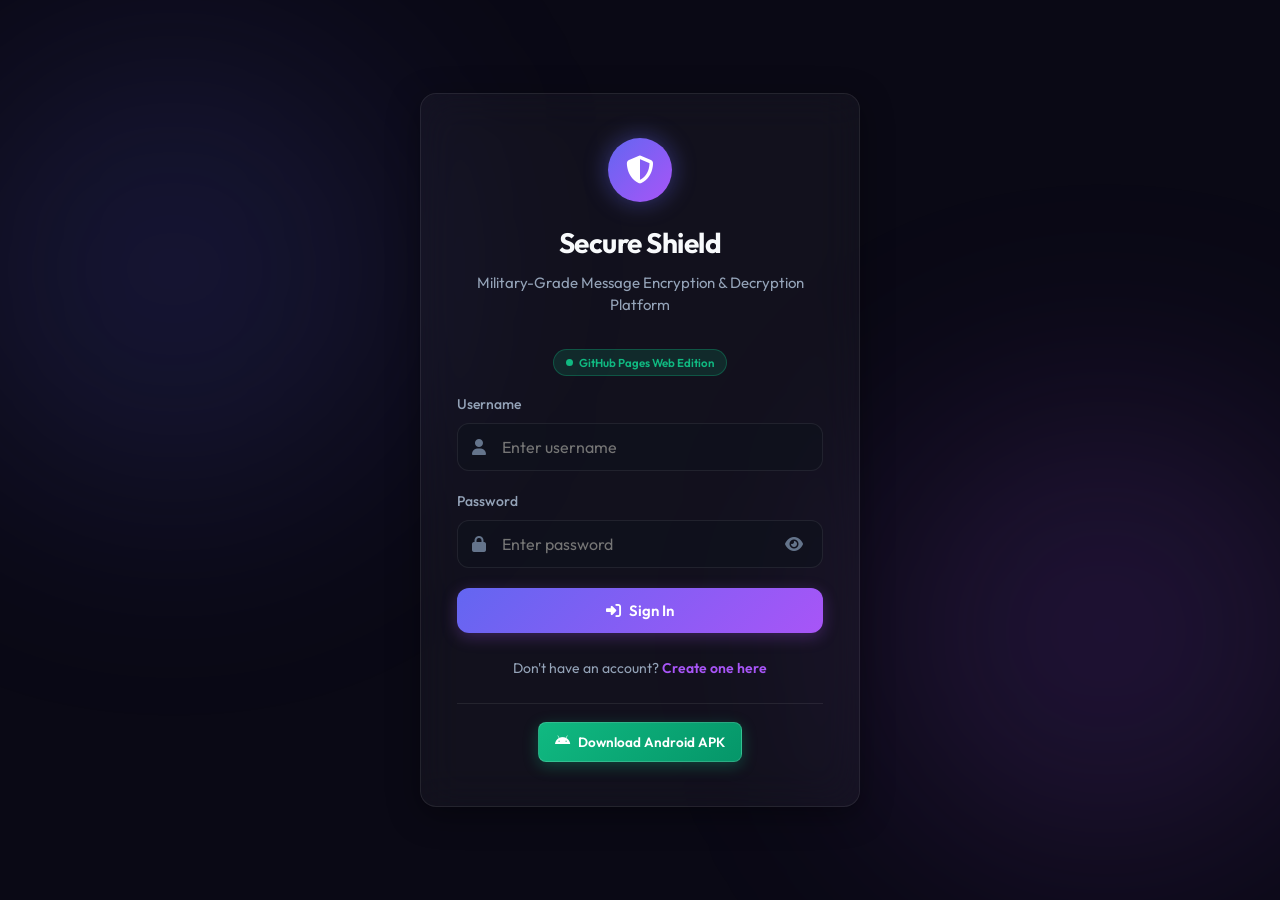
==== docs/index.html @ f5e7e493 "Fix GitHub Pages deployment: add docs static site with WebCrypto, .nojekyll, APK download, and updat" ====
<!DOCTYPE html>
<html lang="en">
<head>
    <meta charset="UTF-8">
    <meta name="viewport" content="width=device-width, initial-scale=1.0, maximum-scale=1.0, user-scalable=no, viewport-fit=cover">
    <title>Secure Shield - Message Encryption Platform</title>
    <!-- Custom Style -->
    <link rel="stylesheet" href="css/style.css">
    <!-- FontAwesome for Icons -->
    <link rel="stylesheet" href="https://cdnjs.cloudflare.com/ajax/libs/font-awesome/6.4.0/css/all.min.css">
    <style>
        .view-section {
            display: none;
            width: 100%;
        }
        .view-section.active {
            display: block;
        }
        .connection-badge {
            display: inline-flex;
            align-items: center;
            gap: 6px;
            padding: 4px 12px;
            border-radius: 20px;
            font-size: 11.5px;
            font-weight: 600;
            background: rgba(16, 185, 129, 0.15);
            color: #10b981;
            border: 1px solid rgba(16, 185, 129, 0.3);
            margin-top: 6px;
        }
        .pulse-dot {
            width: 7px;
            height: 7px;
            border-radius: 50%;
            background: #10b981;
            animation: pulse-glow 2s infinite;
        }
        @keyframes pulse-glow {
            0% { transform: scale(0.9); opacity: 0.7; }
            50% { transform: scale(1.3); opacity: 1; }
            100% { transform: scale(0.9); opacity: 0.7; }
        }
        .btn-apk-download {
            display: inline-flex;
            align-items: center;
            gap: 8px;
            padding: 9px 16px;
            background: linear-gradient(135deg, #10b981, #059669);
            color: #ffffff;
            font-weight: 600;
            font-size: 13.5px;
            border-radius: var(--radius-sm);
            text-decoration: none;
            transition: var(--transition-smooth);
            box-shadow: 0 4px 15px rgba(16, 185, 129, 0.3);
            border: 1px solid rgba(255, 255, 255, 0.15);
        }
        .btn-apk-download:hover {
            transform: translateY(-2px);
            box-shadow: 0 6px 20px rgba(16, 185, 129, 0.45);
            color: #ffffff;
        }
    </style>
</head>
<body>

    <!-- ================= AUTH VIEW (LOGIN / REGISTER) ================= -->
    <div id="authView" class="view-section active">
        <!-- LOGIN SCREEN -->
        <div id="loginScreen" class="auth-wrapper" style="min-height: 100vh; min-height: 100dvh;">
            <div class="auth-card glass-container">
                <div class="auth-logo">
                    <i class="fa-solid fa-shield-halved"></i>
                </div>
                <h2>Secure Shield</h2>
                <p class="subtitle">Military-Grade Message Encryption &amp; Decryption Platform</p>
                <div style="text-align: center; margin-bottom: 18px;">
                    <div class="connection-badge">
                        <span class="pulse-dot"></span>
                        <span id="platformBadge">AES-256-GCM + PBKDF2 (100k Iterations)</span>
                    </div>
                </div>

                <div id="loginAlert" class="alert alert-danger" style="display: none;"></div>

                <form id="loginForm" onsubmit="handleLoginSubmit(event)">
                    <div class="form-group">
                        <label for="login-username">Username</label>
                        <div class="input-wrapper">
                            <input type="text" id="login-username" class="form-input" placeholder="Enter username" required autocomplete="username">
                            <i class="fa-solid fa-user"></i>
                        </div>
                    </div>

                    <div class="form-group">
                        <label for="login-password">Password</label>
                        <div class="input-wrapper">
                            <input type="password" id="login-password" class="form-input" placeholder="Enter password" required autocomplete="current-password">
                            <i class="fa-solid fa-lock"></i>
                            <button type="button" class="toggle-password" onclick="togglePasswordVisibility('login-password')">
                                <i class="fa-solid fa-eye" id="login-password-eye"></i>
                            </button>
                        </div>
                    </div>

                    <button type="submit" class="btn btn-primary" id="btnSignIn">
                        <i class="fa-solid fa-right-to-bracket"></i> Sign In
                    </button>
                </form>

                <div class="auth-links">
                    Don't have an account? <a href="javascript:void(0)" onclick="showAuthScreen('register')">Create one here</a>
                </div>

                <div style="margin-top: 24px; padding-top: 18px; border-top: 1px solid var(--glass-border); text-align: center;">
                    <a href="SecureShield-v1.0.apk" download class="btn-apk-download">
                        <i class="fa-brands fa-android"></i> Download Android APK
                    </a>
                </div>
            </div>
        </div>

        <!-- REGISTER SCREEN -->
        <div id="registerScreen" class="auth-wrapper" style="min-height: 100vh; min-height: 100dvh; display: none;">
            <div class="auth-card glass-container">
                <div class="auth-logo">
                    <i class="fa-solid fa-user-plus"></i>
                </div>
                <h2>Create Account</h2>
                <p class="subtitle">Secure Shield Encryption Platform</p>

                <div id="registerAlert" class="alert alert-danger" style="display: none;"></div>

                <form id="registerForm" onsubmit="handleRegisterSubmit(event)">
                    <div class="form-group">
                        <label for="reg-username">Username</label>
                        <div class="input-wrapper">
                            <input type="text" id="reg-username" class="form-input" placeholder="Choose a username" required autocomplete="username">
                            <i class="fa-solid fa-user"></i>
                        </div>
                    </div>

                    <div class="form-group">
                        <label for="reg-password">Password</label>
                        <div class="input-wrapper">
                            <input type="password" id="reg-password" class="form-input" placeholder="Create strong password (min 6 chars)" required autocomplete="new-password">
                            <i class="fa-solid fa-lock"></i>
                            <button type="button" class="toggle-password" onclick="togglePasswordVisibility('reg-password')">
                                <i class="fa-solid fa-eye" id="reg-password-eye"></i>
                            </button>
                        </div>
                    </div>

                    <div class="form-group">
                        <label for="reg-confirm-password">Confirm Password</label>
                        <div class="input-wrapper">
                            <input type="password" id="reg-confirm-password" class="form-input" placeholder="Re-enter password" required autocomplete="new-password">
                            <i class="fa-solid fa-lock-open"></i>
                            <button type="button" class="toggle-password" onclick="togglePasswordVisibility('reg-confirm-password')">
                                <i class="fa-solid fa-eye" id="reg-confirm-password-eye"></i>
                            </button>
                        </div>
                    </div>

                    <button type="submit" class="btn btn-primary" id="btnSignUp">
                        <i class="fa-solid fa-user-check"></i> Sign Up
                    </button>
                </form>

                <div class="auth-links">
                    Already have an account? <a href="javascript:void(0)" onclick="showAuthScreen('login')">Sign in here</a>
                </div>
            </div>
        </div>
    </div>


    <!-- ================= DASHBOARD VIEW ================= -->
    <div id="dashboardView" class="view-section">
        <div class="dashboard-wrapper">
            <!-- Sidebar (Desktop) / Sticky Header (Mobile) -->
            <aside class="sidebar">
                <div class="sidebar-logo">
                    <i class="fa-solid fa-shield-halved"></i>
                    <span>Secure Shield</span>
                </div>

                <!-- Desktop Navigation Menu -->
                <div class="sidebar-nav-container">
                    <ul class="nav-menu">
                        <li class="nav-item active" data-tab="encrypt">
                            <button onclick="switchTab('encrypt')">
                                <i class="fa-solid fa-lock"></i>
                                <span>Encrypt</span>
                            </button>
                        </li>
                        <li class="nav-item" data-tab="decrypt">
                            <button onclick="switchTab('decrypt')">
                                <i class="fa-solid fa-lock-open"></i>
                                <span>Decrypt</span>
                            </button>
                        </li>
                        <li class="nav-item" data-tab="messages">
                            <button onclick="switchTab('messages')">
                                <i class="fa-solid fa-box-archive"></i>
                                <span>Saved Messages</span>
                            </button>
                        </li>
                        <li class="nav-item" data-tab="profile">
                            <button onclick="switchTab('profile')">
                                <i class="fa-solid fa-circle-user"></i>
                                <span>Security Profile</span>
                            </button>
                        </li>
                    </ul>
                </div>

                <div class="sidebar-footer">
                    <div class="user-profile">
                        <div class="avatar" id="userAvatar">U</div>
                        <div class="username" id="userNameLabel">User</div>
                    </div>
                    <button type="button" class="btn-logout" onclick="handleLogout()" title="Log Out">
                        <i class="fa-solid fa-power-off"></i>
                        <span>Log Out</span>
                    </button>
                </div>
            </aside>

            <!-- Mobile Bottom Navigation Bar -->
            <ul class="mobile-nav">
                <li class="mobile-nav-item active" data-tab-mob="encrypt">
                    <button onclick="switchTab('encrypt')">
                        <i class="fa-solid fa-lock"></i>
                        <span>Encrypt</span>
                    </button>
                </li>
                <li class="mobile-nav-item" data-tab-mob="decrypt">
                    <button onclick="switchTab('decrypt')">
                        <i class="fa-solid fa-lock-open"></i>
                        <span>Decrypt</span>
                    </button>
                </li>
                <li class="mobile-nav-item" data-tab-mob="messages">
                    <button onclick="switchTab('messages')">
                        <i class="fa-solid fa-box-archive"></i>
                        <span>Saved</span>
                    </button>
                </li>
                <li class="mobile-nav-item" data-tab-mob="profile">
                    <button onclick="switchTab('profile')">
                        <i class="fa-solid fa-user-lock"></i>
                        <span>Profile</span>
                    </button>
                </li>
            </ul>

            <!-- Main Content Area -->
            <main class="main-content">
                <!-- ENCRYPT TAB -->
                <section id="encrypt-tab" class="tab-content active">
                    <header class="content-header">
                        <div style="display: flex; justify-content: space-between; align-items: center; flex-wrap: wrap; gap: 12px;">
                            <div>
                                <h1>Encrypt Message</h1>
                                <p>Hardware-accelerated AES-256-GCM authenticated encryption.</p>
                            </div>
                            <div>
                                <a href="SecureShield-v1.0.apk" download class="btn-apk-download">
                                    <i class="fa-brands fa-android"></i> Get Android APK
                                </a>
                            </div>
                        </div>
                    </header>

                    <div class="content-grid">
                        <!-- Encryption Form -->
                        <div class="dashboard-card glass-container">
                            <h3><i class="fa-solid fa-key"></i> Encryption Parameters</h3>
                            <form id="encryptForm" onsubmit="handleEncrypt(event)">
                                <div class="form-group">
                                    <label for="enc-title">Message Title</label>
                                    <div class="input-wrapper">
                                        <input type="text" id="enc-title" class="form-input form-input-no-icon" placeholder="e.g., Bank Credentials, Confidential Note" required>
                                    </div>
                                </div>

                                <div class="form-group">
                                    <label for="enc-message">Plaintext Message</label>
                                    <textarea id="enc-message" class="form-input" placeholder="Type your confidential message here..." required></textarea>
                                </div>

                                <div class="form-group">
                                    <label for="enc-password">Encryption Password</label>
                                    <div class="input-wrapper">
                                        <input type="password" id="enc-password" class="form-input" placeholder="Enter custom password" required autocomplete="new-password">
                                        <i class="fa-solid fa-shield-cat"></i>
                                        <button type="button" class="toggle-password" onclick="togglePasswordVisibility('enc-password')">
                                            <i class="fa-solid fa-eye" id="enc-password-eye"></i>
                                        </button>
                                    </div>
                                </div>

                                <div class="form-group">
                                    <label for="enc-key">Secret Key</label>
                                    <div class="key-gen-group">
                                        <div class="input-wrapper" style="flex-grow: 1;">
                                            <input type="text" id="enc-key" class="form-input" placeholder="Enter or generate key" required>
                                            <i class="fa-solid fa-key"></i>
                                        </div>
                                        <button type="button" class="btn btn-secondary btn-action-sm" onclick="generateSecretKey('enc-key')">
                                            <i class="fa-solid fa-wand-magic-sparkles"></i> Generate
                                        </button>
                                    </div>
                                </div>

                                <button type="submit" class="btn btn-primary" id="btnEncrypt">
                                    <i class="fa-solid fa-lock"></i> Encrypt &amp; Save
                                </button>
                            </form>
                        </div>

                        <!-- Encryption Output Card -->
                        <div class="dashboard-card glass-container output-card">
                            <h3><i class="fa-solid fa-circle-nodes"></i> Encrypted Payload</h3>
                            <p style="color: var(--text-secondary); font-size: 14px; margin-bottom: 20px;">
                                Encrypted using AES-256-GCM. Stored in local database. You can copy the payload below to send or backup.
                            </p>

                            <div class="form-group">
                                <label>Ciphertext (Combined Base64)</label>
                                <div class="output-value-container">
                                    <div id="out-ciphertext" class="output-value">-- Pending Input --</div>
                                    <button type="button" class="btn-copy" onclick="copyText('out-ciphertext', 'Ciphertext')" title="Copy Ciphertext">
                                        <i class="fa-regular fa-copy"></i>
                                    </button>
                                </div>
                            </div>

                            <div class="form-group">
                                <label>Authentication Tag (16 Bytes Base64)</label>
                                <div class="output-value-container">
                                    <div id="out-tag" class="output-value" style="min-height: 50px;">--</div>
                                    <button type="button" class="btn-copy" onclick="copyText('out-tag', 'Auth Tag')" title="Copy Tag">
                                        <i class="fa-regular fa-copy"></i>
                                    </button>
                                </div>
                            </div>
                        </div>
                    </div>
                </section>

                <!-- DECRYPT TAB -->
                <section id="decrypt-tab" class="tab-content">
                    <header class="content-header">
                        <h1>Decrypt Payload</h1>
                        <p>Authenticate and decrypt raw ciphertext payloads.</p>
                    </header>

                    <div class="content-grid content-grid-single">
                        <div class="dashboard-card glass-container">
                            <h3><i class="fa-solid fa-unlock-keyhole"></i> Decryption Form</h3>

                            <form id="decryptForm" onsubmit="handleDecryptRaw(event)">
                                <div class="form-group">
                                    <label for="dec-ciphertext">Ciphertext (Base64)</label>
                                    <textarea id="dec-ciphertext" class="form-input form-input-no-icon" placeholder="Paste base64 ciphertext" required style="min-height: 80px;"></textarea>
                                </div>

                                <div class="form-group">
                                    <label for="dec-tag">Auth Tag (Base64)</label>
                                    <input type="text" id="dec-tag" class="form-input form-input-no-icon" placeholder="Paste base64 authentication tag" required autocomplete="one-time-code">
                                </div>

                                <div class="form-row">
                                    <div class="form-group">
                                        <label for="dec-password">Decryption Password</label>
                                        <div class="input-wrapper">
                                            <input type="password" id="dec-password" class="form-input" placeholder="Enter password" required autocomplete="new-password">
                                            <i class="fa-solid fa-lock"></i>
                                            <button type="button" class="toggle-password" onclick="togglePasswordVisibility('dec-password')">
                                                <i class="fa-solid fa-eye" id="dec-password-eye"></i>
                                            </button>
                                        </div>
                                    </div>
                                    <div class="form-group">
                                        <label for="dec-key">Secret Key</label>
                                        <div class="input-wrapper">
                                            <input type="text" id="dec-key" class="form-input" placeholder="Enter secret key" required>
                                            <i class="fa-solid fa-key"></i>
                                        </div>
                                    </div>
                                </div>

                                <button type="submit" class="btn btn-primary" style="margin-top: 10px;">
                                    <i class="fa-solid fa-unlock"></i> Authenticate &amp; Decrypt
                                </button>
                            </form>

                            <div style="margin-top: 30px;">
                                <label style="font-size: 14px; font-weight: 500; color: var(--text-secondary);">Decrypted Plaintext Output</label>
                                <div class="output-value-container" style="margin-top: 8px;">
                                    <div id="dec-output" class="output-value" style="min-height: 100px; font-family: var(--font-main); color: var(--text-primary); font-size: 16px;">
                                        -- Decrypted message will appear here --
                                    </div>
                                    <button type="button" class="btn-copy" onclick="copyText('dec-output', 'Plaintext')" title="Copy Plaintext">
                                        <i class="fa-regular fa-copy"></i>
                                    </button>
                                </div>
                            </div>
                        </div>
                    </div>
                </section>

                <!-- SAVED MESSAGES TAB -->
                <section id="messages-tab" class="tab-content">
                    <header class="content-header">
                        <h1>Saved Messages</h1>
                        <p>Encrypted records stored securely in your browser/device database.</p>
                    </header>

                    <div class="dashboard-card glass-container">
                        <div id="messages-container" class="message-list">
                            <div class="no-messages">
                                <i class="fa-solid fa-spinner fa-spin"></i>
                                <p style="margin-top: 10px;">Loading saved messages...</p>
                            </div>
                        </div>
                    </div>
                </section>

                <!-- SECURITY PROFILE TAB -->
                <section id="profile-tab" class="tab-content">
                    <header class="content-header">
                        <h1>Security Profile</h1>
                        <p>Cryptographic parameters and environment diagnostics.</p>
                    </header>

                    <div class="profile-card glass-container">
                        <div class="profile-header">
                            <div class="profile-avatar" id="profileAvatar">U</div>
                            <div class="profile-info">
                                <h2 id="profileUsername">User</h2>
                                <p><i class="fa-solid fa-circle-check" style="color: var(--color-success);"></i> Authenticated Locally</p>
                            </div>
                        </div>

                        <div class="info-row">
                            <span class="info-label">Active Encryption Standard</span>
                            <span class="info-value" style="color: var(--color-accent-2);">AES-256-GCM (128-bit Tag)</span>
                        </div>

                        <div class="info-row">
                            <span class="info-label">Key Derivation Function</span>
                            <span class="info-value">PBKDF2-HMAC-SHA256 (100,000 Iterations)</span>
                        </div>

                        <div class="info-row">
                            <span class="info-label">Database Engine</span>
                            <span class="info-value">Encrypted Local Database (Browser / SQLite)</span>
                        </div>

                        <div class="info-row">
                            <span class="info-label">Deployment Platform</span>
                            <span class="info-value" id="profileDevice">Web Browser / GitHub Pages</span>
                        </div>

                        <div class="info-row">
                            <span class="info-label">Android Mobile App</span>
                            <span class="info-value">
                                <a href="SecureShield-v1.0.apk" download style="color: #10b981; font-weight: 600; text-decoration: underline;">
                                    <i class="fa-brands fa-android"></i> Download SecureShield-v1.0.apk
                                </a>
                            </span>
                        </div>

                        <div style="margin-top: 30px; font-size: 14px; line-height: 1.6; color: var(--text-secondary);">
                            <h4 style="color: var(--text-primary); margin-bottom: 10px;"><i class="fa-solid fa-circle-info" style="color: var(--color-accent-1)"></i> Cryptographic Assurance</h4>
                            <p>
                                Your messages are encrypted using authenticated Galois/Counter Mode (GCM). An authentication tag protects against unauthorized tampering. The derived AES key requires both your Password and Secret Key with 100,000 rounds of PBKDF2 hashing.
                            </p>
                        </div>
                    </div>
                </section>
            </main>
        </div>
    </div>


    <!-- ================= DECRYPT MODAL ================= -->
    <div id="decrypt-modal" class="modal">
        <div class="modal-card glass-container">
            <div class="modal-header">
                <h3 id="modal-msg-title">Decrypt Saved Message</h3>
                <button type="button" class="btn-close" onclick="closeDecryptModal()">&times;</button>
            </div>

            <form id="modal-decrypt-form" onsubmit="handleModalDecrypt(event)">
                <input type="hidden" id="modal-msg-id">

                <div class="form-group">
                    <label for="modal-password">Decryption Password</label>
                    <div class="input-wrapper">
                        <input type="password" id="modal-password" class="form-input" placeholder="Enter password" required autocomplete="new-password">
                        <i class="fa-solid fa-lock"></i>
                        <button type="button" class="toggle-password" onclick="togglePasswordVisibility('modal-password')">
                            <i class="fa-solid fa-eye" id="modal-password-eye"></i>
                        </button>
                    </div>
                </div>

                <div class="form-group">
                    <label for="modal-key">Secret Key</label>
                    <div class="input-wrapper">
                        <input type="text" id="modal-key" class="form-input" placeholder="Enter secret key" required>
                        <i class="fa-solid fa-key"></i>
                    </div>
                </div>

                <button type="submit" class="btn btn-primary" style="margin-top: 10px;">
                    <i class="fa-solid fa-unlock-keyhole"></i> Decrypt Contents
                </button>
            </form>

            <div id="modal-output-container" style="display: none; margin-top: 25px;">
                <label style="font-size: 14px; font-weight: 500; color: var(--text-secondary);">Decrypted Plaintext</label>
                <div class="output-value-container" style="margin-top: 8px;">
                    <div id="modal-decrypted-text" class="modal-decrypted-box"></div>
                    <button type="button" class="btn-copy" onclick="copyText('modal-decrypted-text', 'Plaintext')" title="Copy Plaintext">
                        <i class="fa-regular fa-copy"></i>
                    </button>
                </div>
            </div>
        </div>
    </div>

    <!-- Application Script -->
    <script src="js/app.js"></script>
</body>
</html>
---- docs/css/style.css ----
@import url('https://fonts.googleapis.com/css2?family=Outfit:wght@300;400;500;600;700;800&display=swap');

:root {
    --bg-primary: #0a0915;
    --bg-glow-1: rgba(99, 102, 241, 0.15);
    /* Indigo glow */
    --bg-glow-2: rgba(168, 85, 247, 0.15);
    /* Purple glow */
    --glass-bg: rgba(255, 255, 255, 0.035);
    --glass-border: rgba(255, 255, 255, 0.08);
    --glass-border-focus: rgba(168, 85, 247, 0.45);
    --text-primary: #f8fafc;
    --text-secondary: #94a3b8;
    --text-muted: #64748b;
    --color-accent-1: #6366f1;
    /* Indigo */
    --color-accent-2: #a855f7;
    /* Purple */
    --color-accent-grad: linear-gradient(135deg, #6366f1, #a855f7);
    --color-success: #10b981;
    --color-error: #ef4444;
    --font-main: 'Outfit', -apple-system, BlinkMacSystemFont, "Segoe UI", Roboto, sans-serif;
    --radius-lg: 16px;
    --radius-md: 12px;
    --radius-sm: 8px;
    --transition-smooth: all 0.25s cubic-bezier(0.4, 0, 0.2, 1);
}

*, *::before, *::after {
    margin: 0;
    padding: 0;
    box-sizing: border-box;
}

html {
    font-size: 16px;
    -webkit-text-size-adjust: 100%;
}

body {
    font-family: var(--font-main);
    background-color: var(--bg-primary);
    color: var(--text-primary);
    min-height: 100vh;
    min-height: 100dvh;
    display: flex;
    flex-direction: column;
    overflow-x: hidden;
    position: relative;
    line-height: 1.5;
}

/* Background Glowing Orbs */
body::before,
body::after {
    content: '';
    position: fixed;
    width: clamp(250px, 35vw, 450px);
    height: clamp(250px, 35vw, 450px);
    border-radius: 50%;
    filter: blur(120px);
    z-index: -1;
    pointer-events: none;
}

body::before {
    top: 5%;
    left: -50px;
    background-color: var(--bg-glow-1);
    animation: orb-float-1 20s infinite alternate ease-in-out;
}

body::after {
    bottom: 5%;
    right: -50px;
    background-color: var(--bg-glow-2);
    animation: orb-float-2 25s infinite alternate ease-in-out;
}

@keyframes orb-float-1 {
    0% {
        transform: translate(0, 0) scale(1);
    }
    100% {
        transform: translate(60px, 40px) scale(1.15);
    }
}

@keyframes orb-float-2 {
    0% {
        transform: translate(0, 0) scale(1.15);
    }
    100% {
        transform: translate(-60px, -50px) scale(0.9);
    }
}

/* Glassmorphism Container */
.glass-container {
    background: var(--glass-bg);
    border: 1px solid var(--glass-border);
    backdrop-filter: blur(20px);
    -webkit-backdrop-filter: blur(20px);
    border-radius: var(--radius-lg);
    box-shadow: 0 8px 32px 0 rgba(0, 0, 0, 0.37);
}

/* ========================================================
   AUTH PAGES (Login & Register)
   ======================================================== */
.auth-wrapper {
    min-height: 100vh;
    min-height: 100dvh;
    display: flex;
    justify-content: center;
    align-items: center;
    padding: clamp(16px, 4vw, 32px);
    width: 100%;
}

.auth-card {
    width: 100%;
    max-width: 440px;
    padding: clamp(28px, 6vw, 44px) clamp(20px, 5vw, 36px);
    text-align: center;
}

.auth-logo {
    display: inline-flex;
    align-items: center;
    justify-content: center;
    width: 64px;
    height: 64px;
    border-radius: 50%;
    background: var(--color-accent-grad);
    color: white;
    font-size: 28px;
    margin-bottom: 20px;
    box-shadow: 0 0 24px rgba(99, 102, 241, 0.45);
}

.auth-card h2 {
    font-size: clamp(22px, 5vw, 28px);
    font-weight: 700;
    margin-bottom: 8px;
    letter-spacing: -0.5px;
}

.auth-card p.subtitle {
    color: var(--text-secondary);
    margin-bottom: 26px;
    font-size: clamp(13px, 3.5vw, 15px);
}

/* ========================================================
   FORM GROUPS & INPUTS
   ======================================================== */
.form-group {
    margin-bottom: 20px;
    text-align: left;
    width: 100%;
}

.form-group label {
    display: block;
    font-size: 14px;
    font-weight: 500;
    margin-bottom: 8px;
    color: var(--text-secondary);
}

.input-wrapper {
    position: relative;
    display: flex;
    align-items: center;
    width: 100%;
}

/* Specific leading icon targeting only */
.input-wrapper > i {
    position: absolute;
    left: 15px;
    top: 50%;
    transform: translateY(-50%);
    color: var(--text-muted);
    font-size: 16px;
    pointer-events: none;
    transition: var(--transition-smooth);
    z-index: 2;
}

.form-input {
    width: 100%;
    padding: 13px 44px 13px 44px;
    background: rgba(15, 17, 28, 0.65);
    border: 1px solid var(--glass-border);
    border-radius: var(--radius-md);
    color: var(--text-primary);
    font-family: var(--font-main);
    font-size: 16px; /* 16px prevents iOS Safari auto-zoom on focus */
    transition: var(--transition-smooth);
}

/* When input has no left icon */
.form-input.form-input-no-icon {
    padding-left: 16px;
}

.form-input:focus {
    outline: none;
    border-color: var(--glass-border-focus);
    box-shadow: 0 0 14px rgba(168, 85, 247, 0.2);
    background: rgba(15, 17, 28, 0.85);
}

.form-input:focus ~ i {
    color: var(--color-accent-2);
}

/* Password Visibility Toggle Button */
.toggle-password {
    position: absolute;
    right: 12px;
    top: 50%;
    transform: translateY(-50%);
    background: transparent;
    border: none;
    color: var(--text-muted);
    cursor: pointer;
    font-size: 16px;
    padding: 6px 8px;
    display: inline-flex;
    align-items: center;
    justify-content: center;
    border-radius: var(--radius-sm);
    transition: var(--transition-smooth);
    z-index: 3;
}

.toggle-password i {
    position: static !important;
    transform: none !important;
    font-size: 16px !important;
    color: inherit !important;
    pointer-events: auto !important;
}

.toggle-password:hover {
    color: var(--text-primary);
}

/* Textareas */
textarea.form-input {
    resize: vertical;
    min-height: 110px;
    padding: 14px 16px;
    line-height: 1.5;
}

/* Multi-column Form Row */
.form-row {
    display: grid;
    grid-template-columns: 1fr 1fr;
    gap: 20px;
    width: 100%;
}

/* Key Generation Group */
.key-gen-group {
    display: flex;
    gap: 10px;
    align-items: center;
    width: 100%;
}

.key-gen-group .input-wrapper {
    flex: 1;
}

/* ========================================================
   BUTTONS
   ======================================================== */
.btn {
    display: inline-flex;
    align-items: center;
    justify-content: center;
    gap: 8px;
    width: 100%;
    padding: 13px 22px;
    border-radius: var(--radius-md);
    border: none;
    font-family: var(--font-main);
    font-size: 15px;
    font-weight: 600;
    cursor: pointer;
    transition: var(--transition-smooth);
    touch-action: manipulation;
}

.btn-primary {
    background: var(--color-accent-grad);
    color: white;
    box-shadow: 0 4px 16px rgba(168, 85, 247, 0.28);
}

.btn-primary:hover {
    transform: translateY(-2px);
    box-shadow: 0 6px 22px rgba(168, 85, 247, 0.42);
}

.btn-primary:active {
    transform: translateY(0);
}

.btn-secondary {
    background: rgba(255, 255, 255, 0.05);
    color: var(--text-primary);
    border: 1px solid var(--glass-border);
}

.btn-secondary:hover {
    background: rgba(255, 255, 255, 0.1);
}

.btn-action-sm {
    width: auto;
    padding: 13px 18px;
    white-space: nowrap;
    font-size: 14px;
}

/* ========================================================
   ALERTS & FEEDBACK
   ======================================================== */
.alert {
    padding: 12px 16px;
    border-radius: var(--radius-sm);
    font-size: 14px;
    font-weight: 500;
    margin-bottom: 20px;
    display: flex;
    align-items: center;
    gap: 10px;
    text-align: left;
}

.alert-danger {
    background: rgba(239, 68, 68, 0.15);
    border: 1px solid rgba(239, 68, 68, 0.3);
    color: #fca5a5;
}

.alert-success {
    background: rgba(16, 185, 129, 0.15);
    border: 1px solid rgba(16, 185, 129, 0.3);
    color: #a7f3d0;
}

.auth-links {
    margin-top: 25px;
    font-size: 14px;
    color: var(--text-secondary);
}

.auth-links a {
    color: var(--color-accent-2);
    text-decoration: none;
    font-weight: 600;
    transition: var(--transition-smooth);
}

.auth-links a:hover {
    text-decoration: underline;
}

/* ========================================================
   DASHBOARD LAYOUT
   ======================================================== */
.dashboard-wrapper {
    display: grid;
    grid-template-columns: 260px 1fr;
    min-height: 100vh;
    min-height: 100dvh;
    width: 100%;
}

/* Sidebar Desktop Styling */
.sidebar {
    background: rgba(10, 11, 22, 0.8);
    border-right: 1px solid var(--glass-border);
    backdrop-filter: blur(20px);
    -webkit-backdrop-filter: blur(20px);
    padding: 28px 18px;
    display: flex;
    flex-direction: column;
    justify-content: space-between;
    height: 100vh;
    position: sticky;
    top: 0;
    overflow-y: auto;
    z-index: 20;
}

.sidebar-logo {
    display: flex;
    align-items: center;
    gap: 12px;
    font-size: 20px;
    font-weight: 700;
    color: var(--text-primary);
    padding: 0 8px;
    margin-bottom: 36px;
}

.sidebar-logo i {
    font-size: 24px;
    background: var(--color-accent-grad);
    -webkit-background-clip: text;
    background-clip: text;
    -webkit-text-fill-color: transparent;
}

.sidebar-nav-container {
    flex: 1;
}

.nav-menu {
    list-style: none;
    display: flex;
    flex-direction: column;
    gap: 8px;
}

.nav-item button {
    width: 100%;
    background: none;
    border: none;
    display: flex;
    align-items: center;
    gap: 14px;
    padding: 12px 16px;
    color: var(--text-secondary);
    font-family: var(--font-main);
    font-size: 15px;
    font-weight: 500;
    border-radius: var(--radius-md);
    cursor: pointer;
    transition: var(--transition-smooth);
    text-align: left;
}

.nav-item button:hover {
    color: var(--text-primary);
    background: rgba(255, 255, 255, 0.04);
}

.nav-item.active button {
    color: white;
    background: var(--color-accent-grad);
    box-shadow: 0 4px 14px rgba(99, 102, 241, 0.25);
}

.sidebar-footer {
    padding: 20px 8px 0;
    border-top: 1px solid var(--glass-border);
    display: flex;
    flex-direction: column;
    gap: 14px;
}

.user-profile {
    display: flex;
    align-items: center;
    gap: 12px;
}

.avatar {
    width: 38px;
    height: 38px;
    border-radius: 50%;
    background: rgba(255, 255, 255, 0.08);
    display: flex;
    align-items: center;
    justify-content: center;
    color: var(--color-accent-2);
    font-weight: 700;
    font-size: 15px;
    border: 1px solid var(--glass-border);
    flex-shrink: 0;
}

.username {
    font-size: 14px;
    font-weight: 600;
    color: var(--text-primary);
    white-space: nowrap;
    overflow: hidden;
    text-overflow: ellipsis;
    max-width: 140px;
}

.btn-logout {
    color: var(--color-error);
    border: 1px solid rgba(239, 68, 68, 0.25);
    background: rgba(239, 68, 68, 0.06);
    padding: 10px 14px;
    font-size: 14px;
    font-weight: 600;
    border-radius: var(--radius-sm);
    cursor: pointer;
    display: flex;
    align-items: center;
    justify-content: center;
    gap: 8px;
    text-decoration: none;
    transition: var(--transition-smooth);
}

.btn-logout:hover {
    background: var(--color-error);
    color: white;
    box-shadow: 0 4px 12px rgba(239, 68, 68, 0.25);
}

/* ========================================================
   MAIN CONTENT AREA
   ======================================================== */
.main-content {
    padding: clamp(24px, 3.5vw, 44px);
    overflow-y: auto;
    width: 100%;
    max-width: 100%;
}

.tab-content {
    display: none;
    animation: fadeIn 0.35s ease;
    max-width: 1300px;
    margin: 0 auto;
    width: 100%;
}

.tab-content.active {
    display: block;
}

@keyframes fadeIn {
    from {
        opacity: 0;
        transform: translateY(8px);
    }
    to {
        opacity: 1;
        transform: translateY(0);
    }
}

header.content-header {
    margin-bottom: clamp(20px, 3vw, 32px);
}

header.content-header h1 {
    font-size: clamp(24px, 3vw, 34px);
    font-weight: 800;
    letter-spacing: -0.5px;
    margin-bottom: 6px;
    background: linear-gradient(to right, #ffffff 40%, #c084fc 100%);
    -webkit-background-clip: text;
    background-clip: text;
    -webkit-text-fill-color: transparent;
}

header.content-header p {
    color: var(--text-secondary);
    font-size: clamp(14px, 1.8vw, 16px);
}

/* Grid Layout for Forms and Output Cards */
.content-grid {
    display: grid;
    grid-template-columns: 1.15fr 0.85fr;
    gap: clamp(20px, 2.5vw, 32px);
    align-items: start;
    width: 100%;
}

.content-grid-single {
    grid-template-columns: 1fr;
    max-width: 900px;
}

.dashboard-card {
    padding: clamp(22px, 3vw, 32px);
    width: 100%;
}

.dashboard-card h3 {
    font-size: clamp(17px, 2vw, 19px);
    font-weight: 600;
    margin-bottom: 20px;
    color: var(--text-primary);
    display: flex;
    align-items: center;
    gap: 10px;
}

.dashboard-card h3 i {
    color: var(--color-accent-2);
}

/* Output Card styling */
.output-card {
    border: 1px dashed var(--glass-border-focus);
    background: rgba(168, 85, 247, 0.025);
}

.output-value-container {
    position: relative;
    margin-top: 10px;
    width: 100%;
}

.output-value {
    background: rgba(0, 0, 0, 0.45);
    border: 1px solid var(--glass-border);
    border-radius: var(--radius-md);
    padding: 14px 48px 14px 14px; /* generous right padding for copy button */
    font-family: ui-monospace, SFMono-Regular, Menlo, Monaco, Consolas, monospace;
    font-size: 13.5px;
    color: var(--color-success);
    word-break: break-all;
    min-height: 80px;
    max-height: 240px;
    overflow-y: auto;
    line-height: 1.5;
}

.output-value.error-out {
    color: var(--color-error);
}

.btn-copy {
    position: absolute;
    top: 10px;
    right: 10px;
    background: rgba(255, 255, 255, 0.08);
    border: none;
    color: var(--text-primary);
    width: 32px;
    height: 32px;
    border-radius: var(--radius-sm);
    display: flex;
    align-items: center;
    justify-content: center;
    cursor: pointer;
    font-size: 14px;
    transition: var(--transition-smooth);
    z-index: 2;
}

.btn-copy:hover {
    background: var(--color-accent-grad);
}

/* ========================================================
   SAVED MESSAGES LIST
   ======================================================== */
.message-list {
    display: flex;
    flex-direction: column;
    gap: 14px;
    width: 100%;
}

.message-item {
    display: flex;
    align-items: center;
    justify-content: space-between;
    padding: 18px 22px;
    gap: 16px;
    transition: var(--transition-smooth);
}

.message-item:hover {
    background: rgba(255, 255, 255, 0.05);
    border-color: rgba(255, 255, 255, 0.15);
    transform: translateY(-2px);
}

.message-info {
    display: flex;
    align-items: center;
    gap: 14px;
    min-width: 0;
    flex: 1;
}

.message-icon {
    width: 42px;
    height: 42px;
    border-radius: var(--radius-md);
    background: rgba(99, 102, 241, 0.12);
    color: var(--color-accent-1);
    display: flex;
    align-items: center;
    justify-content: center;
    font-size: 18px;
    border: 1px solid rgba(99, 102, 241, 0.25);
    flex-shrink: 0;
}

.message-meta {
    min-width: 0;
    flex: 1;
}

.message-meta h4 {
    font-size: 15px;
    font-weight: 600;
    margin-bottom: 3px;
    white-space: nowrap;
    overflow: hidden;
    text-overflow: ellipsis;
    color: var(--text-primary);
}

.message-meta span {
    font-size: 12.5px;
    color: var(--text-muted);
    display: block;
}

.message-actions {
    display: flex;
    gap: 8px;
    flex-shrink: 0;
}

.btn-icon {
    width: 38px;
    height: 38px;
    border-radius: var(--radius-sm);
    display: flex;
    align-items: center;
    justify-content: center;
    cursor: pointer;
    border: 1px solid var(--glass-border);
    background: rgba(255, 255, 255, 0.04);
    color: var(--text-secondary);
    transition: var(--transition-smooth);
}

.btn-icon-decrypt:hover {
    background: var(--color-success);
    color: white;
    border-color: var(--color-success);
}

.btn-icon-delete:hover {
    background: var(--color-error);
    color: white;
    border-color: var(--color-error);
}

.no-messages {
    text-align: center;
    padding: 60px 20px;
    color: var(--text-secondary);
}

.no-messages i {
    font-size: 44px;
    color: var(--text-muted);
    margin-bottom: 14px;
}

/* ========================================================
   SECURITY PROFILE TAB
   ======================================================== */
.profile-card {
    max-width: 680px;
    padding: clamp(24px, 4vw, 40px);
}

.profile-header {
    display: flex;
    align-items: center;
    gap: 20px;
    margin-bottom: 28px;
    padding-bottom: 24px;
    border-bottom: 1px solid var(--glass-border);
}

.profile-avatar {
    width: clamp(64px, 8vw, 76px);
    height: clamp(64px, 8vw, 76px);
    border-radius: 50%;
    background: var(--color-accent-grad);
    display: flex;
    align-items: center;
    justify-content: center;
    font-size: clamp(26px, 3.5vw, 32px);
    color: white;
    box-shadow: 0 8px 24px rgba(168, 85, 247, 0.35);
    flex-shrink: 0;
}

.profile-info h2 {
    font-size: clamp(20px, 3vw, 24px);
    font-weight: 700;
}

.profile-info p {
    color: var(--text-secondary);
    font-size: 14px;
    margin-top: 4px;
}

.info-row {
    display: flex;
    justify-content: space-between;
    align-items: center;
    padding: 14px 0;
    border-bottom: 1px dashed var(--glass-border);
    gap: 16px;
}

.info-label {
    color: var(--text-secondary);
    font-weight: 500;
    font-size: 14px;
}

.info-value {
    font-weight: 600;
    font-size: 14px;
    text-align: right;
    word-break: break-word;
}

/* ========================================================
   DECRYPTION MODAL DIALOG
   ======================================================== */
.modal {
    position: fixed;
    top: 0;
    left: 0;
    width: 100%;
    height: 100%;
    background: rgba(0, 0, 0, 0.7);
    backdrop-filter: blur(10px);
    -webkit-backdrop-filter: blur(10px);
    display: none;
    align-items: center;
    justify-content: center;
    z-index: 1000;
    padding: 16px;
    overflow-y: auto;
}

.modal.active {
    display: flex;
}

.modal-card {
    width: 100%;
    max-width: 520px;
    padding: clamp(22px, 4vw, 32px);
    max-height: calc(100vh - 40px);
    max-height: calc(100dvh - 40px);
    overflow-y: auto;
    margin: auto;
}

.modal-header {
    display: flex;
    justify-content: space-between;
    align-items: center;
    margin-bottom: 20px;
    gap: 12px;
}

.modal-header h3 {
    font-size: clamp(17px, 2.5vw, 20px);
    font-weight: 700;
    white-space: nowrap;
    overflow: hidden;
    text-overflow: ellipsis;
}

.btn-close {
    background: none;
    border: none;
    color: var(--text-secondary);
    font-size: 24px;
    line-height: 1;
    cursor: pointer;
    padding: 4px;
    transition: var(--transition-smooth);
    flex-shrink: 0;
}

.btn-close:hover {
    color: var(--text-primary);
}

.modal-decrypted-box {
    margin-top: 10px;
    background: rgba(16, 185, 129, 0.05);
    border: 1px solid rgba(16, 185, 129, 0.25);
    border-radius: var(--radius-md);
    padding: 14px 48px 14px 14px;
    max-height: 200px;
    overflow-y: auto;
    white-space: pre-wrap;
    word-break: break-all;
    font-size: 14.5px;
    color: var(--text-primary);
}

/* ========================================================
   RESPONSIVE DESIGN BREAKPOINTS
   ======================================================== */

/* Mobile Bottom Navigation (Hidden on Desktop by default) */
.mobile-nav {
    display: none;
}

/* Large Screens & Ultrawide (1440px and up) */
@media (min-width: 1440px) {
    .main-content {
        padding: 48px 60px;
    }
    .content-grid {
        gap: 36px;
    }
}

/* Medium Desktop & Tablet Landscape (992px to 1200px) */
@media (max-width: 1200px) {
    .dashboard-wrapper {
        grid-template-columns: 240px 1fr;
    }
    .content-grid {
        grid-template-columns: 1fr 1fr;
        gap: 20px;
    }
}

/* Tablets (769px to 991px) */
@media (max-width: 991px) {
    .dashboard-wrapper {
        grid-template-columns: 220px 1fr;
    }
    .content-grid {
        grid-template-columns: 1fr;
        gap: 24px;
    }
    .main-content {
        padding: 28px 24px;
    }
}

/* Mobile Devices (<= 768px) */
@media (max-width: 768px) {
    .dashboard-wrapper {
        display: flex;
        flex-direction: column;
        min-height: 100vh;
        min-height: 100dvh;
    }

    /* Mobile Header (reusing .sidebar) */
    .sidebar {
        position: sticky;
        top: 0;
        left: 0;
        width: 100%;
        height: 62px;
        padding: 0 16px;
        flex-direction: row;
        align-items: center;
        justify-content: space-between;
        border-right: none;
        border-bottom: 1px solid var(--glass-border);
        background: rgba(10, 11, 22, 0.88);
        backdrop-filter: blur(20px);
        -webkit-backdrop-filter: blur(20px);
        z-index: 50;
        overflow: visible;
    }

    .sidebar-logo {
        margin-bottom: 0;
        font-size: 18px;
        padding: 0;
    }

    .sidebar-logo i {
        font-size: 22px;
    }

    .sidebar-nav-container {
        display: none; /* Replaced by bottom bar on mobile */
    }

    .sidebar-footer {
        padding: 0;
        border-top: none;
        flex-direction: row;
        align-items: center;
        gap: 10px;
    }

    .sidebar-footer .user-profile .username {
        display: none; /* Hide username text in tight mobile header, keep avatar */
    }

    .sidebar-footer .avatar {
        width: 34px;
        height: 34px;
        font-size: 14px;
    }

    .btn-logout {
        padding: 7px 12px;
        font-size: 12.5px;
        border-radius: var(--radius-sm);
    }

    /* Mobile Main Content: Natural scroll with bottom padding for bottom nav */
    .main-content {
        padding: 20px 16px calc(80px + env(safe-area-inset-bottom, 0px)) 16px;
        overflow-y: visible;
        height: auto;
        flex: 1;
    }

    .content-grid {
        grid-template-columns: 1fr;
        gap: 20px;
    }

    .form-row {
        grid-template-columns: 1fr;
        gap: 16px;
    }

    /* Mobile Bottom Navigation Menu */
    .mobile-nav {
        display: flex !important;
        position: fixed;
        bottom: 0;
        left: 0;
        right: 0;
        width: 100%;
        height: calc(60px + env(safe-area-inset-bottom, 0px));
        padding: 6px 12px env(safe-area-inset-bottom, 6px) 12px;
        background: rgba(10, 11, 22, 0.92);
        border-top: 1px solid var(--glass-border);
        backdrop-filter: blur(24px);
        -webkit-backdrop-filter: blur(24px);
        z-index: 100;
        justify-content: space-around;
        align-items: center;
        list-style: none;
        box-shadow: 0 -6px 20px rgba(0, 0, 0, 0.4);
    }

    .mobile-nav-item {
        flex: 1;
        text-align: center;
        height: 100%;
    }

    .mobile-nav-item button {
        background: none;
        border: none;
        color: var(--text-secondary);
        width: 100%;
        height: 100%;
        display: flex;
        flex-direction: column;
        align-items: center;
        justify-content: center;
        gap: 4px;
        font-size: 11px;
        font-weight: 500;
        font-family: var(--font-main);
        cursor: pointer;
        transition: var(--transition-smooth);
        border-radius: var(--radius-sm);
        padding: 4px 0;
    }

    .mobile-nav-item button i {
        font-size: 18px;
    }

    .mobile-nav-item.active button {
        color: var(--color-accent-2);
    }

    .mobile-nav-item.active button i {
        transform: scale(1.1);
        filter: drop-shadow(0 0 8px rgba(168, 85, 247, 0.5));
    }
}

/* Small Phones (<= 480px) */
@media (max-width: 480px) {
    .auth-card {
        padding: 26px 16px;
    }

    .key-gen-group {
        flex-direction: column;
        align-items: stretch;
        gap: 10px;
    }

    .key-gen-group .btn-action-sm {
        width: 100%;
    }

    .message-item {
        flex-direction: column;
        align-items: flex-start;
        gap: 14px;
        padding: 16px;
    }

    .message-info {
        width: 100%;
    }

    .message-actions {
        width: 100%;
        justify-content: flex-end;
    }

    .message-actions .btn-icon {
        flex: 1;
        height: 40px;
    }

    .info-row {
        flex-direction: column;
        align-items: flex-start;
        gap: 4px;
        padding: 12px 0;
    }

    .info-value {
        text-align: left;
    }

    .profile-header {
        flex-direction: column;
        text-align: center;
        gap: 14px;
    }

    .sidebar-logo span {
        font-size: 16px;
    }

    .btn-logout span {
        display: none; /* Show only icon on extra small screens */
    }

    .btn-logout {
        padding: 8px 10px;
    }
}
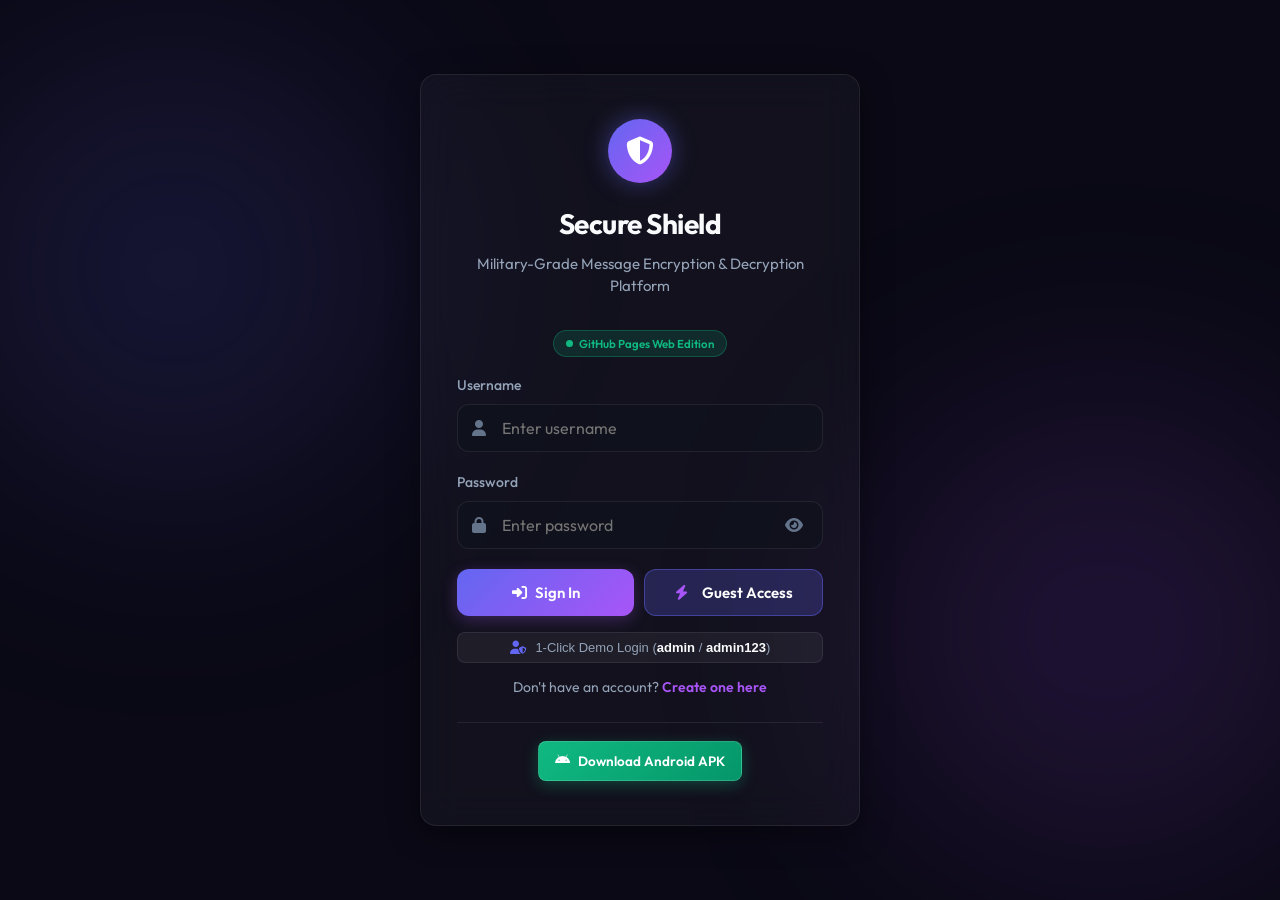
==== commit db548ff4: "Eliminate login errors: add Guest mode (no login required), 1-click Demo login, and automatic regist" ====
--- a/docs/index.html
+++ b/docs/index.html
@@ -104,12 +104,23 @@
                         </div>
                     </div>
 
-                    <button type="submit" class="btn btn-primary" id="btnSignIn">
-                        <i class="fa-solid fa-right-to-bracket"></i> Sign In
-                    </button>
+                    <div style="display: flex; gap: 10px; margin-top: 12px;">
+                        <button type="submit" class="btn btn-primary" id="btnSignIn" style="flex: 1;">
+                            <i class="fa-solid fa-right-to-bracket"></i> Sign In
+                        </button>
+                        <button type="button" class="btn btn-secondary" onclick="loginAsGuest()" style="flex: 1; display: inline-flex; align-items: center; justify-content: center; background: rgba(99, 102, 241, 0.25); border: 1px solid rgba(99, 102, 241, 0.45); color: #fff;" title="Skip login and encrypt immediately">
+                            <i class="fa-solid fa-bolt" style="margin-right: 6px; color: #a855f7;"></i> Guest Access
+                        </button>
+                    </div>
                 </form>
 
-                <div class="auth-links">
+                <div style="margin-top: 16px; text-align: center;">
+                    <button type="button" onclick="fillAndLoginDemo()" style="background: rgba(255, 255, 255, 0.05); border: 1px solid var(--glass-border); color: var(--text-secondary); font-size: 13px; padding: 7px 12px; border-radius: var(--radius-sm); cursor: pointer; width: 100%;">
+                        <i class="fa-solid fa-user-shield" style="color: var(--color-accent-1); margin-right: 6px;"></i> 1-Click Demo Login (<strong style="color: var(--text-primary)">admin</strong> / <strong style="color: var(--text-primary)">admin123</strong>)
+                    </button>
+                </div>
+
+                <div class="auth-links" style="margin-top: 14px;">
                     Don't have an account? <a href="javascript:void(0)" onclick="showAuthScreen('register')">Create one here</a>
                 </div>
 
